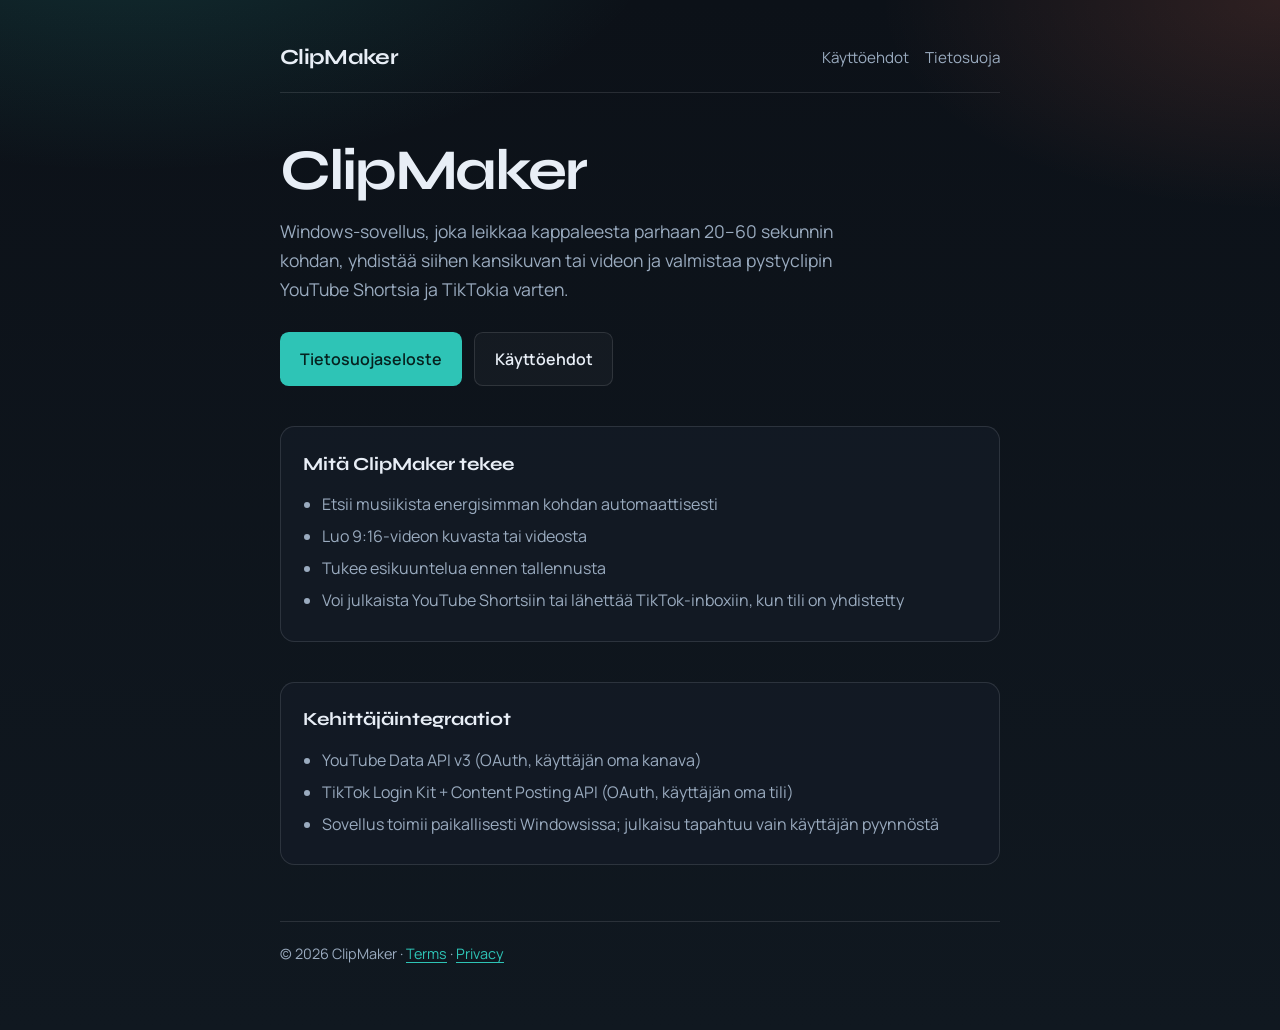
==== site/index.html @ 74093c6a "Add ClipMaker public site for TikTok developer URLs. Co-authored-by: Cursor <cursoragent@cursor.com>" ====
<!DOCTYPE html>
<html lang="fi">
<head>
  <meta charset="utf-8" />
  <meta name="viewport" content="width=device-width, initial-scale=1" />
  <title>ClipMaker — nopea musiikkiclip somelle</title>
  <meta name="description" content="ClipMaker leikkaa musiikista 20–60 sekunnin pätkän, yhdistää kuvan tai videon ja vie sisällön YouTube Shortsiin tai TikTokiin." />
  <link rel="preconnect" href="https://fonts.googleapis.com" />
  <link rel="preconnect" href="https://fonts.gstatic.com" crossorigin />
  <link href="https://fonts.googleapis.com/css2?family=Manrope:wght@400;600;700&family=Syne:wght@700;800&display=swap" rel="stylesheet" />
  <link rel="stylesheet" href="styles.css" />
</head>
<body>
  <div class="wrap">
    <nav class="nav">
      <a class="brand" href="index.html">ClipMaker</a>
      <div class="nav-links">
        <a href="terms.html">Käyttöehdot</a>
        <a href="privacy.html">Tietosuoja</a>
      </div>
    </nav>

    <header class="hero">
      <h1>ClipMaker</h1>
      <p>
        Windows-sovellus, joka leikkaa kappaleesta parhaan 20–60 sekunnin kohdan,
        yhdistää siihen kansikuvan tai videon ja valmistaa pystyclipin
        YouTube Shortsia ja TikTokia varten.
      </p>
      <div class="cta-row">
        <a class="btn btn-primary" href="privacy.html">Tietosuojaseloste</a>
        <a class="btn btn-ghost" href="terms.html">Käyttöehdot</a>
      </div>
    </header>

    <section class="panel">
      <h2>Mitä ClipMaker tekee</h2>
      <ul>
        <li>Etsii musiikista energisimman kohdan automaattisesti</li>
        <li>Luo 9:16-videon kuvasta tai videosta</li>
        <li>Tukee esikuuntelua ennen tallennusta</li>
        <li>Voi julkaista YouTube Shortsiin tai lähettää TikTok-inboxiin, kun tili on yhdistetty</li>
      </ul>
    </section>

    <section class="panel">
      <h2>Kehittäjäintegraatiot</h2>
      <ul>
        <li>YouTube Data API v3 (OAuth, käyttäjän oma kanava)</li>
        <li>TikTok Login Kit + Content Posting API (OAuth, käyttäjän oma tili)</li>
        <li>Sovellus toimii paikallisesti Windowsissa; julkaisu tapahtuu vain käyttäjän pyynnöstä</li>
      </ul>
    </section>

    <footer class="footer">
      © <span id="y"></span> ClipMaker ·
      <a href="terms.html">Terms</a> ·
      <a href="privacy.html">Privacy</a>
    </footer>
  </div>
  <script>document.getElementById("y").textContent = new Date().getFullYear();</script>
</body>
</html>
---- site/styles.css ----
:root {
  --bg: #0c1118;
  --bg-2: #141c27;
  --ink: #e8eef6;
  --muted: #9aabbf;
  --accent: #2ec4b6;
  --accent-2: #ff7a59;
  --line: rgba(232, 238, 246, 0.12);
  --max: 720px;
  --font-display: "Syne", sans-serif;
  --font-body: "Manrope", sans-serif;
}

* { box-sizing: border-box; }
html { scroll-behavior: smooth; }
body {
  margin: 0;
  min-height: 100vh;
  color: var(--ink);
  font-family: var(--font-body);
  background:
    radial-gradient(1000px 500px at 10% -10%, rgba(46, 196, 182, 0.18), transparent 55%),
    radial-gradient(800px 420px at 100% 0%, rgba(255, 122, 89, 0.14), transparent 50%),
    linear-gradient(180deg, #0c1118 0%, #101820 100%);
  line-height: 1.65;
}

a { color: var(--accent); text-decoration-thickness: 1px; text-underline-offset: 3px; }
a:hover { color: #7eebdf; }

.wrap {
  width: min(100% - 2rem, var(--max));
  margin: 0 auto;
  padding: 2.5rem 0 4rem;
}

.nav {
  display: flex;
  flex-wrap: wrap;
  gap: 0.75rem 1.25rem;
  align-items: center;
  justify-content: space-between;
  margin-bottom: 3rem;
  padding-bottom: 1rem;
  border-bottom: 1px solid var(--line);
}

.brand {
  font-family: var(--font-display);
  font-weight: 700;
  font-size: 1.35rem;
  letter-spacing: -0.03em;
  color: var(--ink);
  text-decoration: none;
}

.nav-links {
  display: flex;
  gap: 1rem;
  flex-wrap: wrap;
}

.nav-links a {
  color: var(--muted);
  text-decoration: none;
  font-size: 0.95rem;
}
.nav-links a:hover { color: var(--ink); }

.hero h1 {
  font-family: var(--font-display);
  font-size: clamp(2.4rem, 6vw, 3.6rem);
  line-height: 1.05;
  letter-spacing: -0.04em;
  margin: 0 0 1rem;
}

.hero p {
  color: var(--muted);
  font-size: 1.1rem;
  max-width: 38rem;
  margin: 0 0 1.75rem;
}

.cta-row {
  display: flex;
  flex-wrap: wrap;
  gap: 0.75rem;
}

.btn {
  display: inline-flex;
  align-items: center;
  justify-content: center;
  padding: 0.8rem 1.2rem;
  border-radius: 0.55rem;
  font-weight: 600;
  text-decoration: none;
  border: 1px solid transparent;
}
.btn-primary {
  background: var(--accent);
  color: #06221f;
}
.btn-primary:hover { background: #55d9cd; color: #06221f; }
.btn-ghost {
  border-color: var(--line);
  color: var(--ink);
  background: rgba(255,255,255,0.03);
}
.btn-ghost:hover { border-color: rgba(232,238,246,0.3); color: var(--ink); }

.panel {
  margin-top: 2.5rem;
  padding: 1.35rem 1.4rem;
  border: 1px solid var(--line);
  border-radius: 0.9rem;
  background: rgba(20, 28, 39, 0.7);
}

.panel h2 {
  font-family: var(--font-display);
  font-size: 1.15rem;
  margin: 0 0 0.75rem;
}

.panel ul {
  margin: 0;
  padding-left: 1.15rem;
  color: var(--muted);
}

.panel li { margin: 0.35rem 0; }

.legal h1 {
  font-family: var(--font-display);
  font-size: clamp(1.9rem, 4vw, 2.6rem);
  letter-spacing: -0.03em;
  margin: 0 0 0.5rem;
}

.meta {
  color: var(--muted);
  font-size: 0.92rem;
  margin-bottom: 2rem;
}

.legal h2 {
  font-family: var(--font-display);
  font-size: 1.2rem;
  margin: 2rem 0 0.6rem;
}

.legal p, .legal li { color: var(--muted); }
.legal ul { padding-left: 1.2rem; }

.footer {
  margin-top: 3.5rem;
  padding-top: 1.25rem;
  border-top: 1px solid var(--line);
  color: var(--muted);
  font-size: 0.9rem;
}
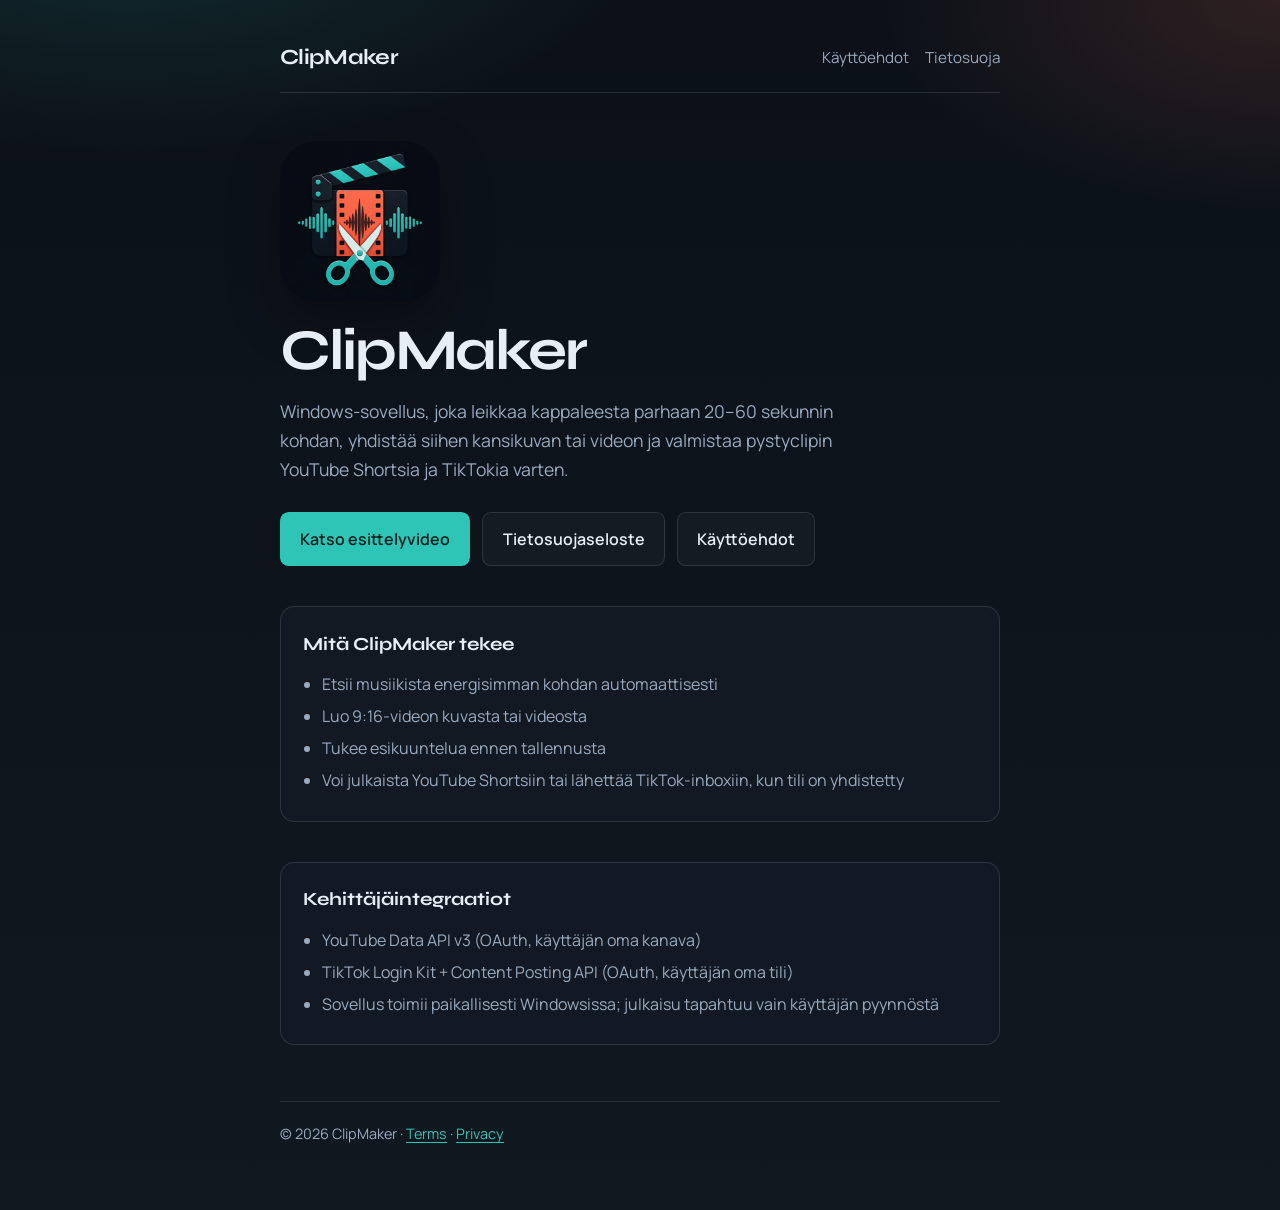
==== commit f43c30c2: "Publish TikTok demo video and sync site assets. Co-authored-by: Cursor <cursoragent@cursor.com>" ====
--- a/site/index.html
+++ b/site/index.html
@@ -21,6 +21,7 @@
     </nav>
 
     <header class="hero">
+      <img class="app-icon" src="app-icon-1024.png" width="160" height="160" alt="ClipMaker app icon" />
       <h1>ClipMaker</h1>
       <p>
         Windows-sovellus, joka leikkaa kappaleesta parhaan 20–60 sekunnin kohdan,
@@ -28,7 +29,8 @@
         YouTube Shortsia ja TikTokia varten.
       </p>
       <div class="cta-row">
-        <a class="btn btn-primary" href="privacy.html">Tietosuojaseloste</a>
+        <a class="btn btn-primary" href="clipmaker-tiktok-demo.mp4">Katso esittelyvideo</a>
+        <a class="btn btn-ghost" href="privacy.html">Tietosuojaseloste</a>
         <a class="btn btn-ghost" href="terms.html">Käyttöehdot</a>
       </div>
     </header>
--- a/site/styles.css
+++ b/site/styles.css
@@ -73,6 +73,15 @@
   line-height: 1.05;
   letter-spacing: -0.04em;
   margin: 0 0 1rem;
+}
+
+.app-icon {
+  display: block;
+  width: 160px;
+  height: 160px;
+  border-radius: 36px;
+  margin: 0 0 1.25rem;
+  box-shadow: 0 18px 50px rgba(0, 0, 0, 0.35);
 }
 
 .hero p {
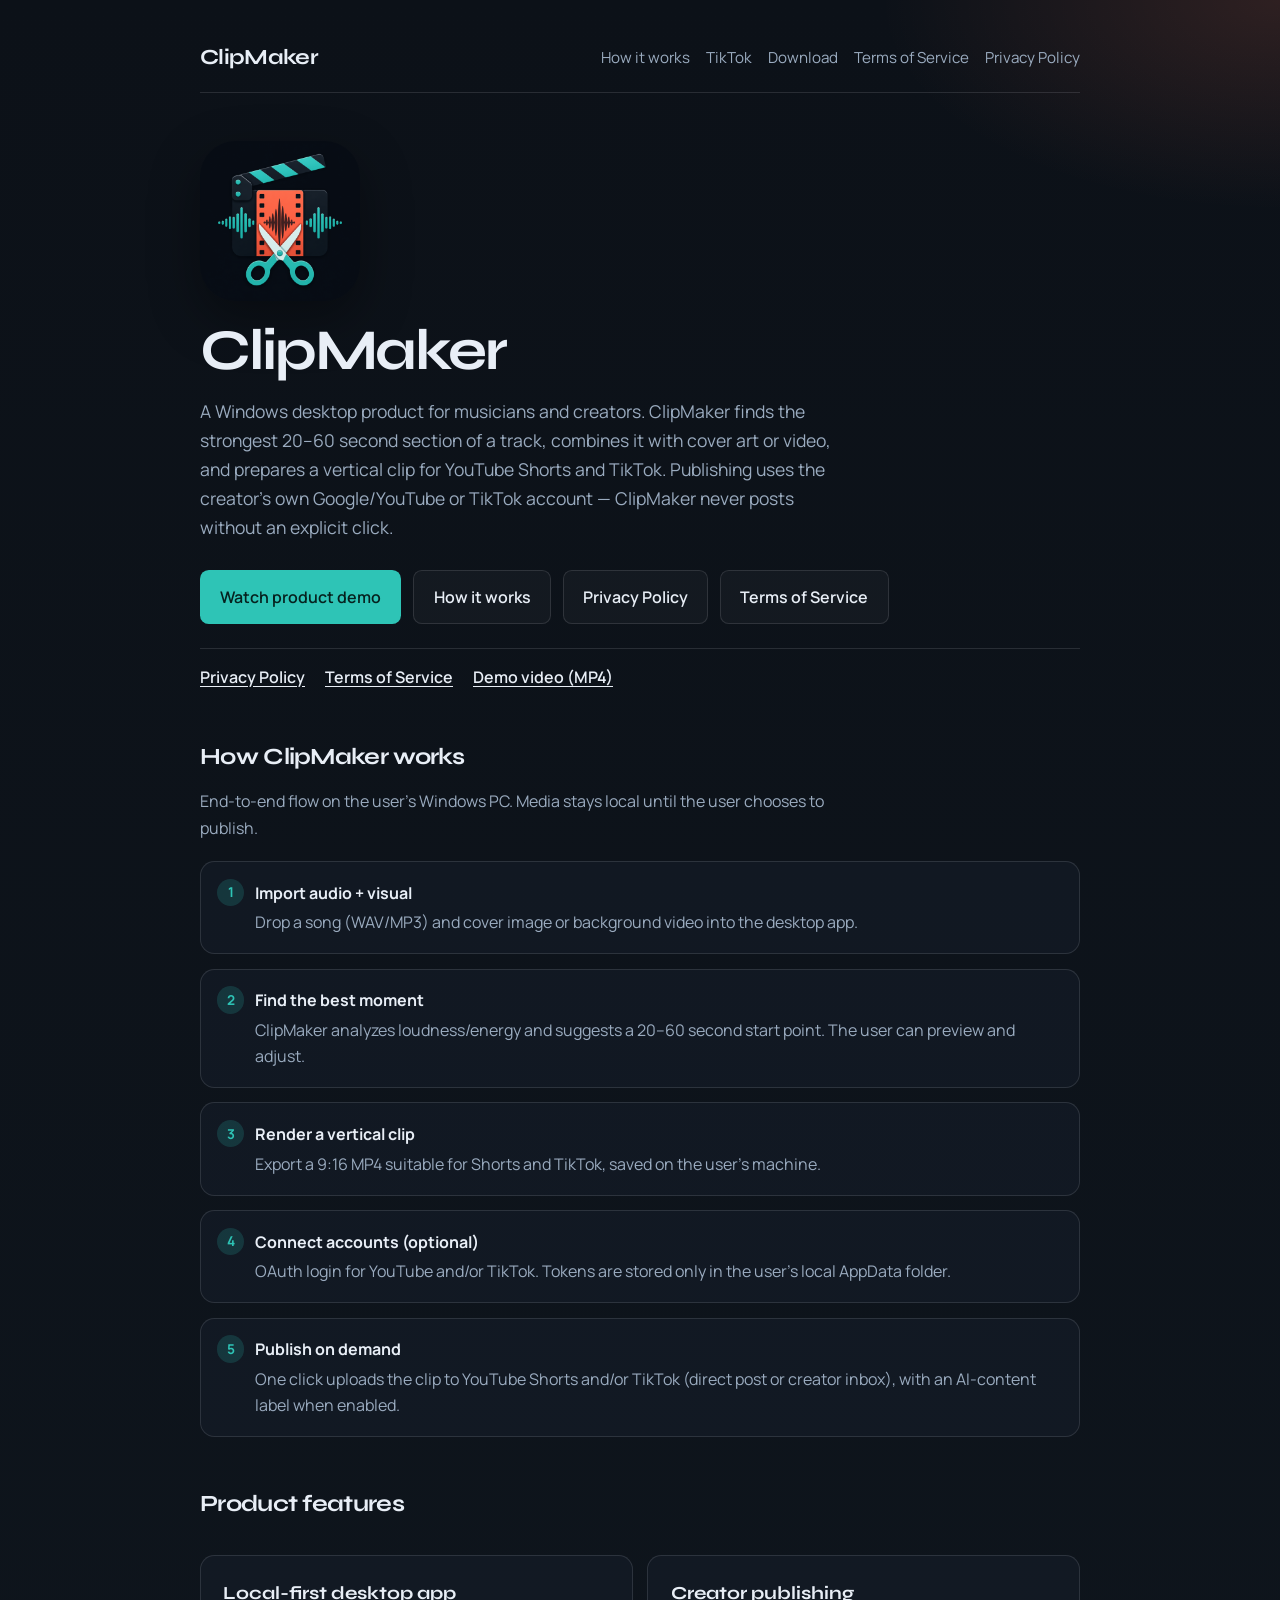
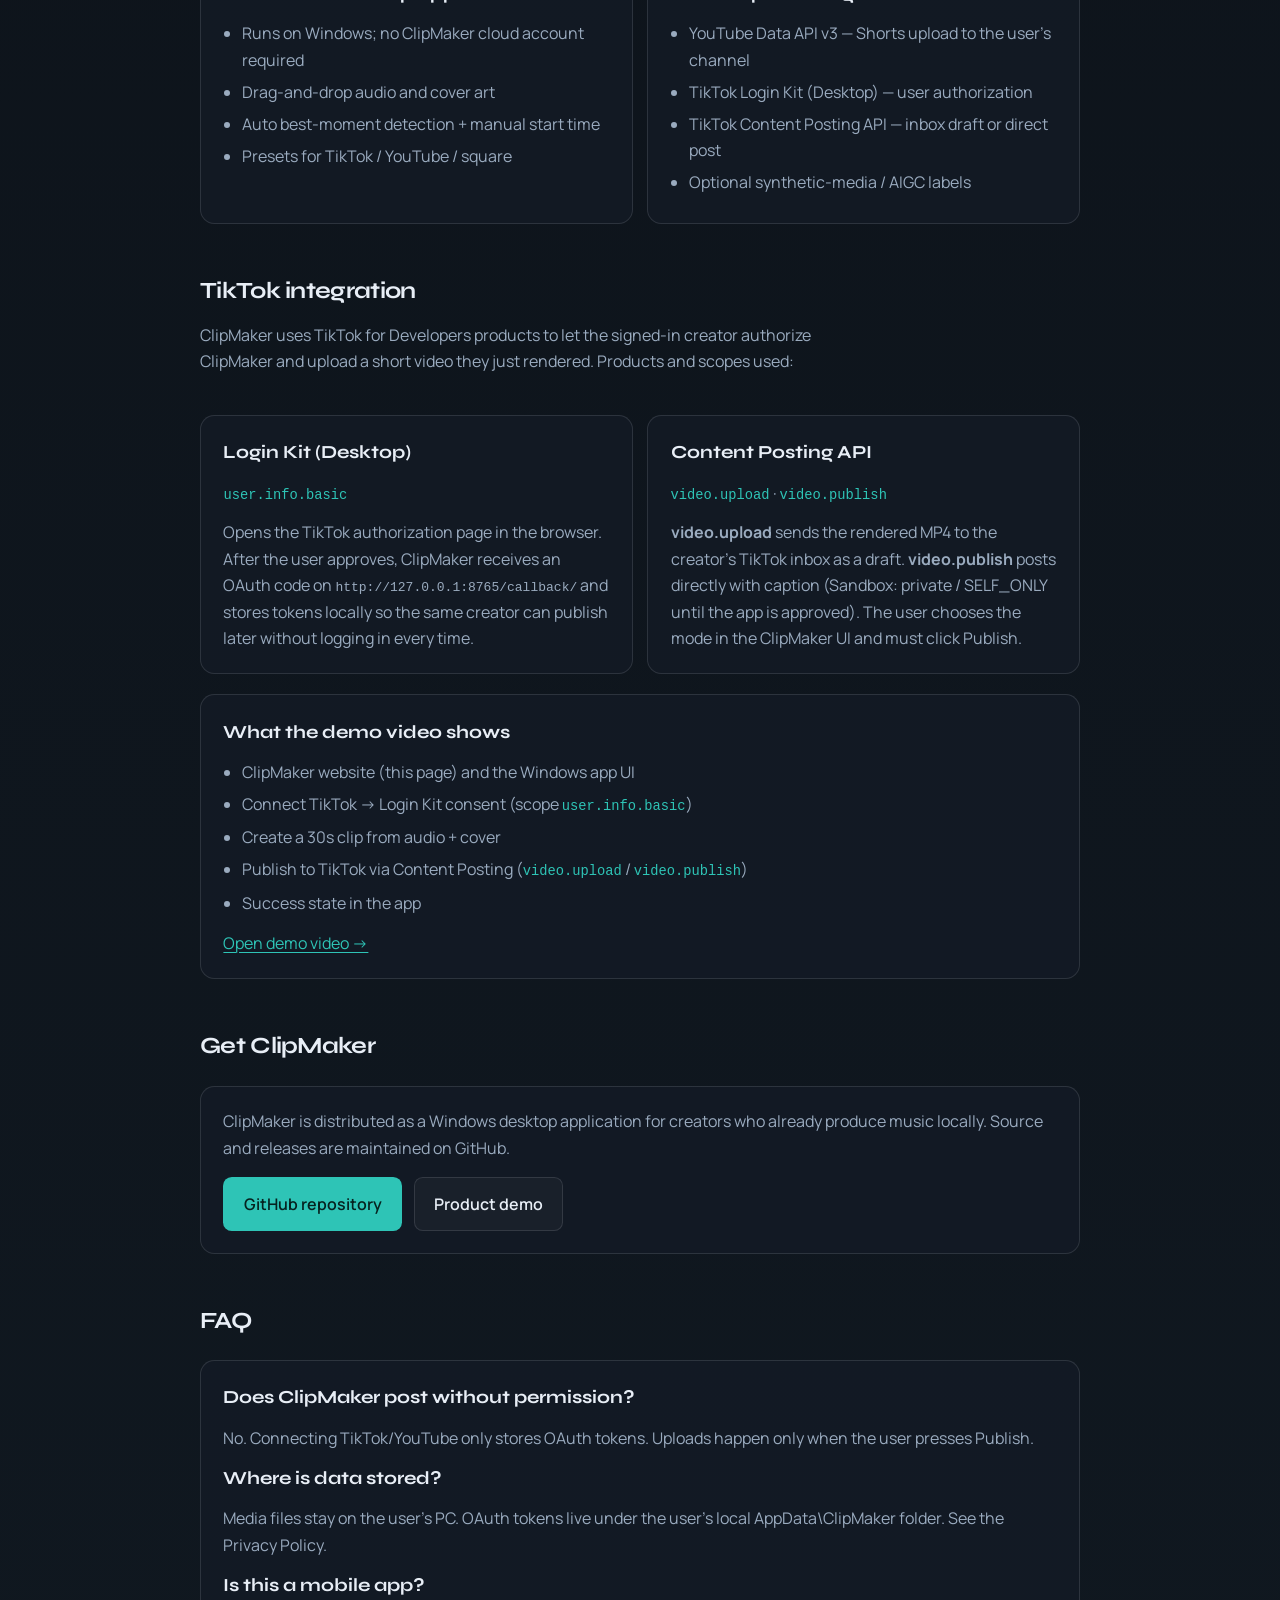
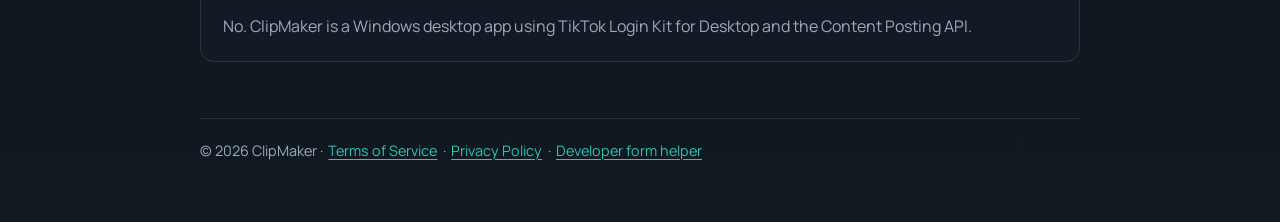
==== commit 90bcdba2: "Expand ClipMaker site and demo video for TikTok app review. Address reviewer feedback: fuller produc" ====
--- a/site/index.html
+++ b/site/index.html
@@ -1,10 +1,14 @@
 <!DOCTYPE html>
-<html lang="fi">
+<html lang="en">
 <head>
   <meta charset="utf-8" />
   <meta name="viewport" content="width=device-width, initial-scale=1" />
-  <title>ClipMaker — nopea musiikkiclip somelle</title>
-  <meta name="description" content="ClipMaker leikkaa musiikista 20–60 sekunnin pätkän, yhdistää kuvan tai videon ja vie sisällön YouTube Shortsiin tai TikTokiin." />
+  <title>ClipMaker — music clips for YouTube Shorts &amp; TikTok</title>
+  <meta name="description" content="ClipMaker is a Windows desktop app that finds the best 20–60 second moment in a song, builds a vertical video with your cover art, and publishes to YouTube Shorts or TikTok with the user’s own account." />
+  <link rel="icon" href="favicon.ico" sizes="any" />
+  <link rel="icon" type="image/png" href="favicon-32.png" sizes="32x32" />
+  <link rel="icon" type="image/png" href="favicon-16.png" sizes="16x16" />
+  <link rel="apple-touch-icon" href="apple-touch-icon.png" sizes="180x180" />
   <link rel="preconnect" href="https://fonts.googleapis.com" />
   <link rel="preconnect" href="https://fonts.gstatic.com" crossorigin />
   <link href="https://fonts.googleapis.com/css2?family=Manrope:wght@400;600;700&family=Syne:wght@700;800&display=swap" rel="stylesheet" />
@@ -15,8 +19,11 @@
     <nav class="nav">
       <a class="brand" href="index.html">ClipMaker</a>
       <div class="nav-links">
-        <a href="terms.html">Käyttöehdot</a>
-        <a href="privacy.html">Tietosuoja</a>
+        <a href="#how">How it works</a>
+        <a href="#tiktok">TikTok</a>
+        <a href="#download">Download</a>
+        <a href="terms.html">Terms of Service</a>
+        <a href="privacy.html">Privacy Policy</a>
       </div>
     </nav>
 
@@ -24,40 +31,145 @@
       <img class="app-icon" src="app-icon-1024.png" width="160" height="160" alt="ClipMaker app icon" />
       <h1>ClipMaker</h1>
       <p>
-        Windows-sovellus, joka leikkaa kappaleesta parhaan 20–60 sekunnin kohdan,
-        yhdistää siihen kansikuvan tai videon ja valmistaa pystyclipin
-        YouTube Shortsia ja TikTokia varten.
+        A Windows desktop product for musicians and creators. ClipMaker finds the strongest
+        20–60 second section of a track, combines it with cover art or video, and prepares a
+        vertical clip for YouTube Shorts and TikTok. Publishing uses the creator’s own
+        Google/YouTube or TikTok account — ClipMaker never posts without an explicit click.
       </p>
       <div class="cta-row">
-        <a class="btn btn-primary" href="clipmaker-tiktok-demo.mp4">Katso esittelyvideo</a>
-        <a class="btn btn-ghost" href="privacy.html">Tietosuojaseloste</a>
-        <a class="btn btn-ghost" href="terms.html">Käyttöehdot</a>
+        <a class="btn btn-primary" href="clipmaker-tiktok-demo.mp4">Watch product demo</a>
+        <a class="btn btn-ghost" href="#how">How it works</a>
+        <a class="btn btn-ghost" href="privacy.html">Privacy Policy</a>
+        <a class="btn btn-ghost" href="terms.html">Terms of Service</a>
+      </div>
+      <div class="legal-bar">
+        <a href="privacy.html">Privacy Policy</a>
+        <a href="terms.html">Terms of Service</a>
+        <a href="clipmaker-tiktok-demo.mp4">Demo video (MP4)</a>
       </div>
     </header>
 
-    <section class="panel">
-      <h2>Mitä ClipMaker tekee</h2>
-      <ul>
-        <li>Etsii musiikista energisimman kohdan automaattisesti</li>
-        <li>Luo 9:16-videon kuvasta tai videosta</li>
-        <li>Tukee esikuuntelua ennen tallennusta</li>
-        <li>Voi julkaista YouTube Shortsiin tai lähettää TikTok-inboxiin, kun tili on yhdistetty</li>
-      </ul>
+    <section class="section" id="how">
+      <h2>How ClipMaker works</h2>
+      <p class="lead">End-to-end flow on the user’s Windows PC. Media stays local until the user chooses to publish.</p>
+      <ol class="steps">
+        <li>
+          <strong>Import audio + visual</strong>
+          Drop a song (WAV/MP3) and cover image or background video into the desktop app.
+        </li>
+        <li>
+          <strong>Find the best moment</strong>
+          ClipMaker analyzes loudness/energy and suggests a 20–60 second start point. The user can preview and adjust.
+        </li>
+        <li>
+          <strong>Render a vertical clip</strong>
+          Export a 9:16 MP4 suitable for Shorts and TikTok, saved on the user’s machine.
+        </li>
+        <li>
+          <strong>Connect accounts (optional)</strong>
+          OAuth login for YouTube and/or TikTok. Tokens are stored only in the user’s local AppData folder.
+        </li>
+        <li>
+          <strong>Publish on demand</strong>
+          One click uploads the clip to YouTube Shorts and/or TikTok (direct post or creator inbox), with an AI-content label when enabled.
+        </li>
+      </ol>
     </section>
 
-    <section class="panel">
-      <h2>Kehittäjäintegraatiot</h2>
-      <ul>
-        <li>YouTube Data API v3 (OAuth, käyttäjän oma kanava)</li>
-        <li>TikTok Login Kit + Content Posting API (OAuth, käyttäjän oma tili)</li>
-        <li>Sovellus toimii paikallisesti Windowsissa; julkaisu tapahtuu vain käyttäjän pyynnöstä</li>
-      </ul>
+    <section class="section">
+      <h2>Product features</h2>
+      <div class="grid-2">
+        <div class="panel">
+          <h3>Local-first desktop app</h3>
+          <ul>
+            <li>Runs on Windows; no ClipMaker cloud account required</li>
+            <li>Drag-and-drop audio and cover art</li>
+            <li>Auto best-moment detection + manual start time</li>
+            <li>Presets for TikTok / YouTube / square</li>
+          </ul>
+        </div>
+        <div class="panel">
+          <h3>Creator publishing</h3>
+          <ul>
+            <li>YouTube Data API v3 — Shorts upload to the user’s channel</li>
+            <li>TikTok Login Kit (Desktop) — user authorization</li>
+            <li>TikTok Content Posting API — inbox draft or direct post</li>
+            <li>Optional synthetic-media / AIGC labels</li>
+          </ul>
+        </div>
+      </div>
+    </section>
+
+    <section class="section" id="tiktok">
+      <h2>TikTok integration</h2>
+      <p class="lead">
+        ClipMaker uses TikTok for Developers products to let the signed-in creator authorize
+        ClipMaker and upload a short video they just rendered. Products and scopes used:
+      </p>
+      <div class="grid-2">
+        <div class="panel">
+          <h3>Login Kit (Desktop)</h3>
+          <p><span class="scope">user.info.basic</span></p>
+          <p>
+            Opens the TikTok authorization page in the browser. After the user approves,
+            ClipMaker receives an OAuth code on <code>http://127.0.0.1:8765/callback/</code>
+            and stores tokens locally so the same creator can publish later without logging in every time.
+          </p>
+        </div>
+        <div class="panel">
+          <h3>Content Posting API</h3>
+          <p><span class="scope">video.upload</span> · <span class="scope">video.publish</span></p>
+          <p>
+            <strong>video.upload</strong> sends the rendered MP4 to the creator’s TikTok inbox as a draft.
+            <strong>video.publish</strong> posts directly with caption (Sandbox: private / SELF_ONLY until the app is approved).
+            The user chooses the mode in the ClipMaker UI and must click Publish.
+          </p>
+        </div>
+      </div>
+      <div class="panel">
+        <h3>What the demo video shows</h3>
+        <ul>
+          <li>ClipMaker website (this page) and the Windows app UI</li>
+          <li>Connect TikTok → Login Kit consent (scope <span class="scope">user.info.basic</span>)</li>
+          <li>Create a 30s clip from audio + cover</li>
+          <li>Publish to TikTok via Content Posting (<span class="scope">video.upload</span> / <span class="scope">video.publish</span>)</li>
+          <li>Success state in the app</li>
+        </ul>
+        <p style="margin-top:0.9rem"><a href="clipmaker-tiktok-demo.mp4">Open demo video →</a></p>
+      </div>
+    </section>
+
+    <section class="section" id="download">
+      <h2>Get ClipMaker</h2>
+      <div class="panel">
+        <p>
+          ClipMaker is distributed as a Windows desktop application for creators who already
+          produce music locally. Source and releases are maintained on GitHub.
+        </p>
+        <div class="cta-row" style="margin-top:1rem">
+          <a class="btn btn-primary" href="https://github.com/Legenda89/ClipMaker" target="_blank" rel="noopener">GitHub repository</a>
+          <a class="btn btn-ghost" href="clipmaker-tiktok-demo.mp4">Product demo</a>
+        </div>
+      </div>
+    </section>
+
+    <section class="section">
+      <h2>FAQ</h2>
+      <div class="panel">
+        <h3>Does ClipMaker post without permission?</h3>
+        <p>No. Connecting TikTok/YouTube only stores OAuth tokens. Uploads happen only when the user presses Publish.</p>
+        <h3>Where is data stored?</h3>
+        <p>Media files stay on the user’s PC. OAuth tokens live under the user’s local AppData\ClipMaker folder. See the Privacy Policy.</p>
+        <h3>Is this a mobile app?</h3>
+        <p>No. ClipMaker is a Windows desktop app using TikTok Login Kit for Desktop and the Content Posting API.</p>
+      </div>
     </section>
 
     <footer class="footer">
       © <span id="y"></span> ClipMaker ·
-      <a href="terms.html">Terms</a> ·
-      <a href="privacy.html">Privacy</a>
+      <a href="terms.html">Terms of Service</a> ·
+      <a href="privacy.html">Privacy Policy</a> ·
+      <a href="tiktok-fill.html">Developer form helper</a>
     </footer>
   </div>
   <script>document.getElementById("y").textContent = new Date().getFullYear();</script>
--- a/site/styles.css
+++ b/site/styles.css
@@ -6,7 +6,7 @@
   --accent: #2ec4b6;
   --accent-2: #ff7a59;
   --line: rgba(232, 238, 246, 0.12);
-  --max: 720px;
+  --max: 880px;
   --font-display: "Syne", sans-serif;
   --font-body: "Manrope", sans-serif;
 }
@@ -87,7 +87,7 @@
 .hero p {
   color: var(--muted);
   font-size: 1.1rem;
-  max-width: 38rem;
+  max-width: 40rem;
   margin: 0 0 1.75rem;
 }
 
@@ -119,15 +119,30 @@
 }
 .btn-ghost:hover { border-color: rgba(232,238,246,0.3); color: var(--ink); }
 
+.section {
+  margin-top: 3rem;
+}
+.section > h2 {
+  font-family: var(--font-display);
+  font-size: 1.45rem;
+  letter-spacing: -0.03em;
+  margin: 0 0 0.75rem;
+}
+.section > .lead {
+  color: var(--muted);
+  margin: 0 0 1.25rem;
+  max-width: 40rem;
+}
+
 .panel {
-  margin-top: 2.5rem;
+  margin-top: 1.25rem;
   padding: 1.35rem 1.4rem;
   border: 1px solid var(--line);
   border-radius: 0.9rem;
   background: rgba(20, 28, 39, 0.7);
 }
 
-.panel h2 {
+.panel h2, .panel h3 {
   font-family: var(--font-display);
   font-size: 1.15rem;
   margin: 0 0 0.75rem;
@@ -140,6 +155,60 @@
 }
 
 .panel li { margin: 0.35rem 0; }
+.panel p { color: var(--muted); margin: 0 0 0.75rem; }
+.panel p:last-child { margin-bottom: 0; }
+
+.steps {
+  display: grid;
+  gap: 0.9rem;
+  margin: 0;
+  padding: 0;
+  list-style: none;
+  counter-reset: step;
+}
+.steps li {
+  border: 1px solid var(--line);
+  border-radius: 0.9rem;
+  background: rgba(20, 28, 39, 0.7);
+  padding: 1.1rem 1.2rem 1.1rem 3.4rem;
+  position: relative;
+  color: var(--muted);
+}
+.steps li::before {
+  counter-increment: step;
+  content: counter(step);
+  position: absolute;
+  left: 1rem;
+  top: 1.05rem;
+  width: 1.7rem;
+  height: 1.7rem;
+  border-radius: 999px;
+  background: rgba(46, 196, 182, 0.18);
+  color: var(--accent);
+  font-weight: 700;
+  font-size: 0.85rem;
+  display: grid;
+  place-items: center;
+}
+.steps strong {
+  display: block;
+  color: var(--ink);
+  margin-bottom: 0.2rem;
+}
+
+.grid-2 {
+  display: grid;
+  gap: 0.9rem;
+}
+@media (min-width: 720px) {
+  .grid-2 { grid-template-columns: 1fr 1fr; }
+}
+
+.scope {
+  font-family: ui-monospace, SFMono-Regular, Menlo, Consolas, monospace;
+  font-size: 0.86rem;
+  color: var(--accent);
+}
 
 .legal h1 {
   font-family: var(--font-display);
@@ -170,3 +239,18 @@
   color: var(--muted);
   font-size: 0.9rem;
 }
+.footer a { margin: 0 0.15rem; }
+
+.legal-bar {
+  display: flex;
+  flex-wrap: wrap;
+  gap: 0.75rem 1.25rem;
+  margin: 1.5rem 0 0;
+  padding: 0.9rem 0 0;
+  border-top: 1px solid var(--line);
+}
+.legal-bar a {
+  color: var(--ink);
+  font-weight: 600;
+  text-decoration: underline;
+}
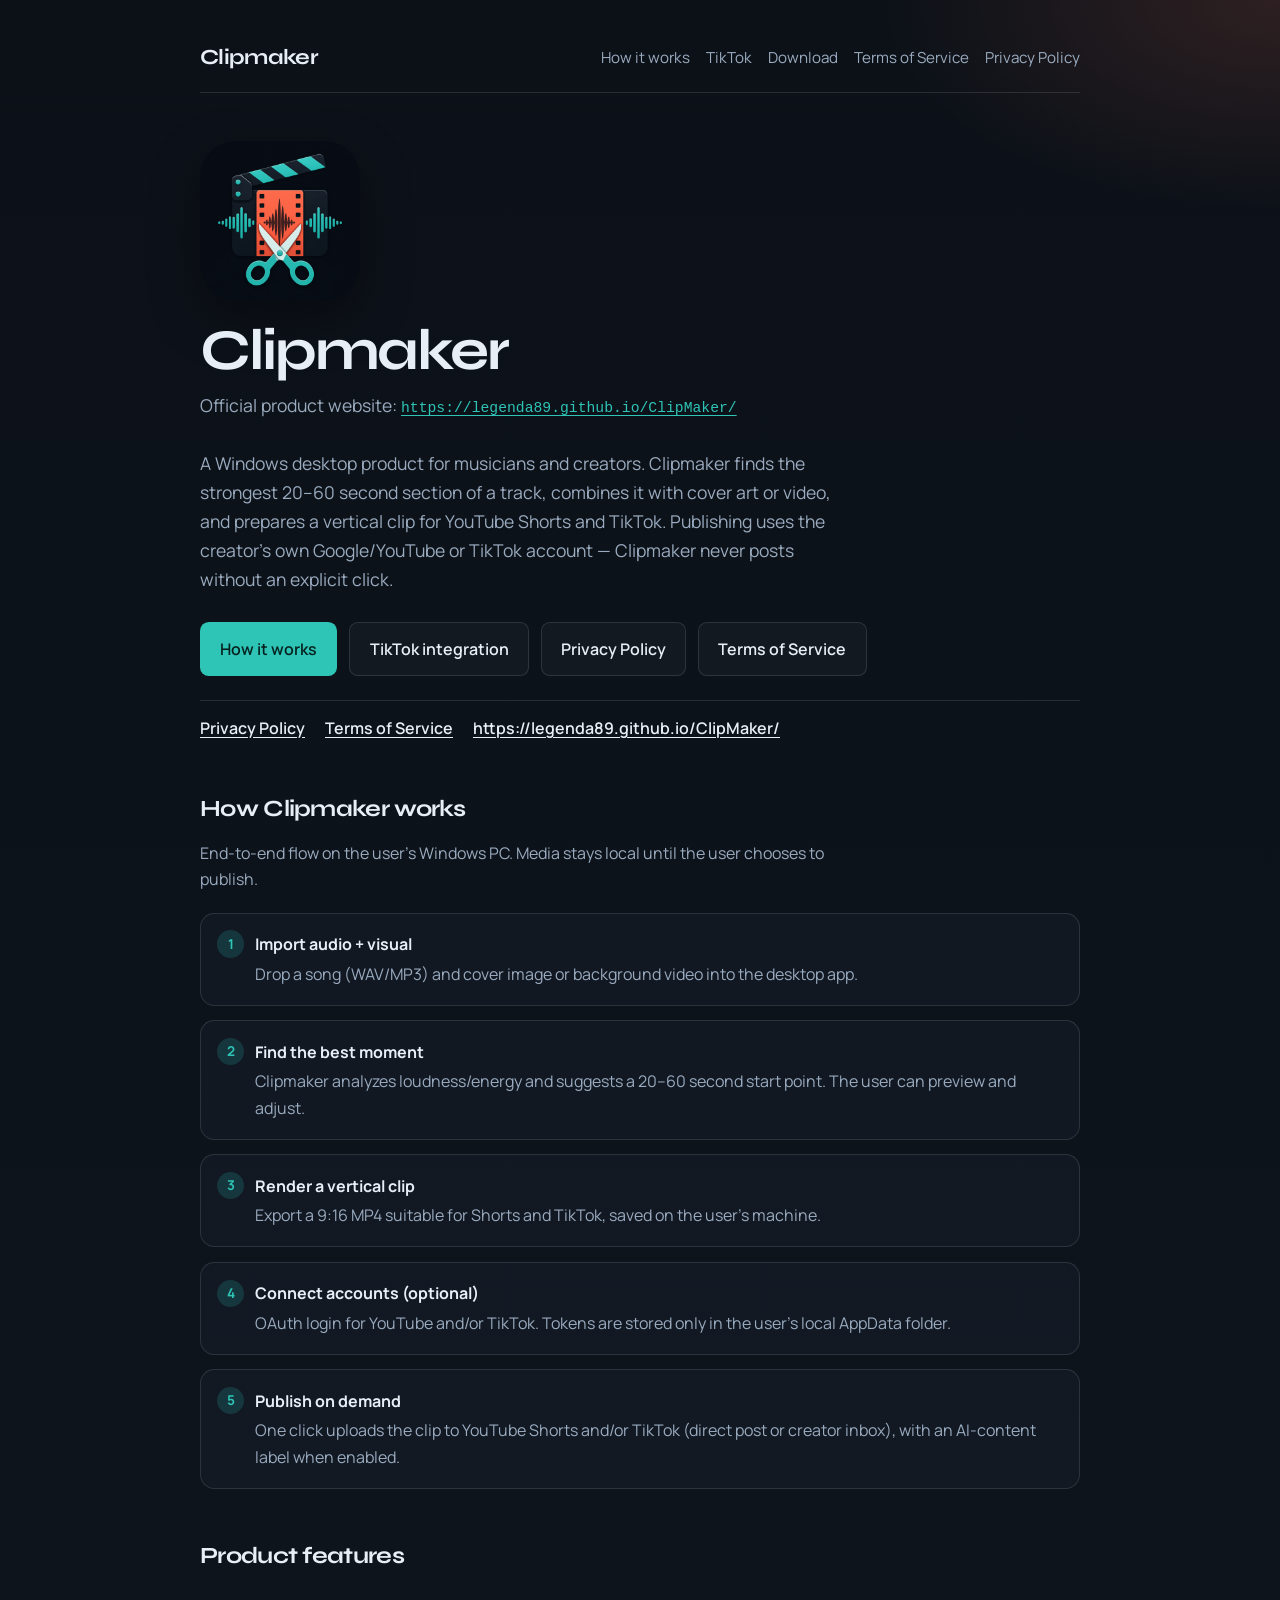
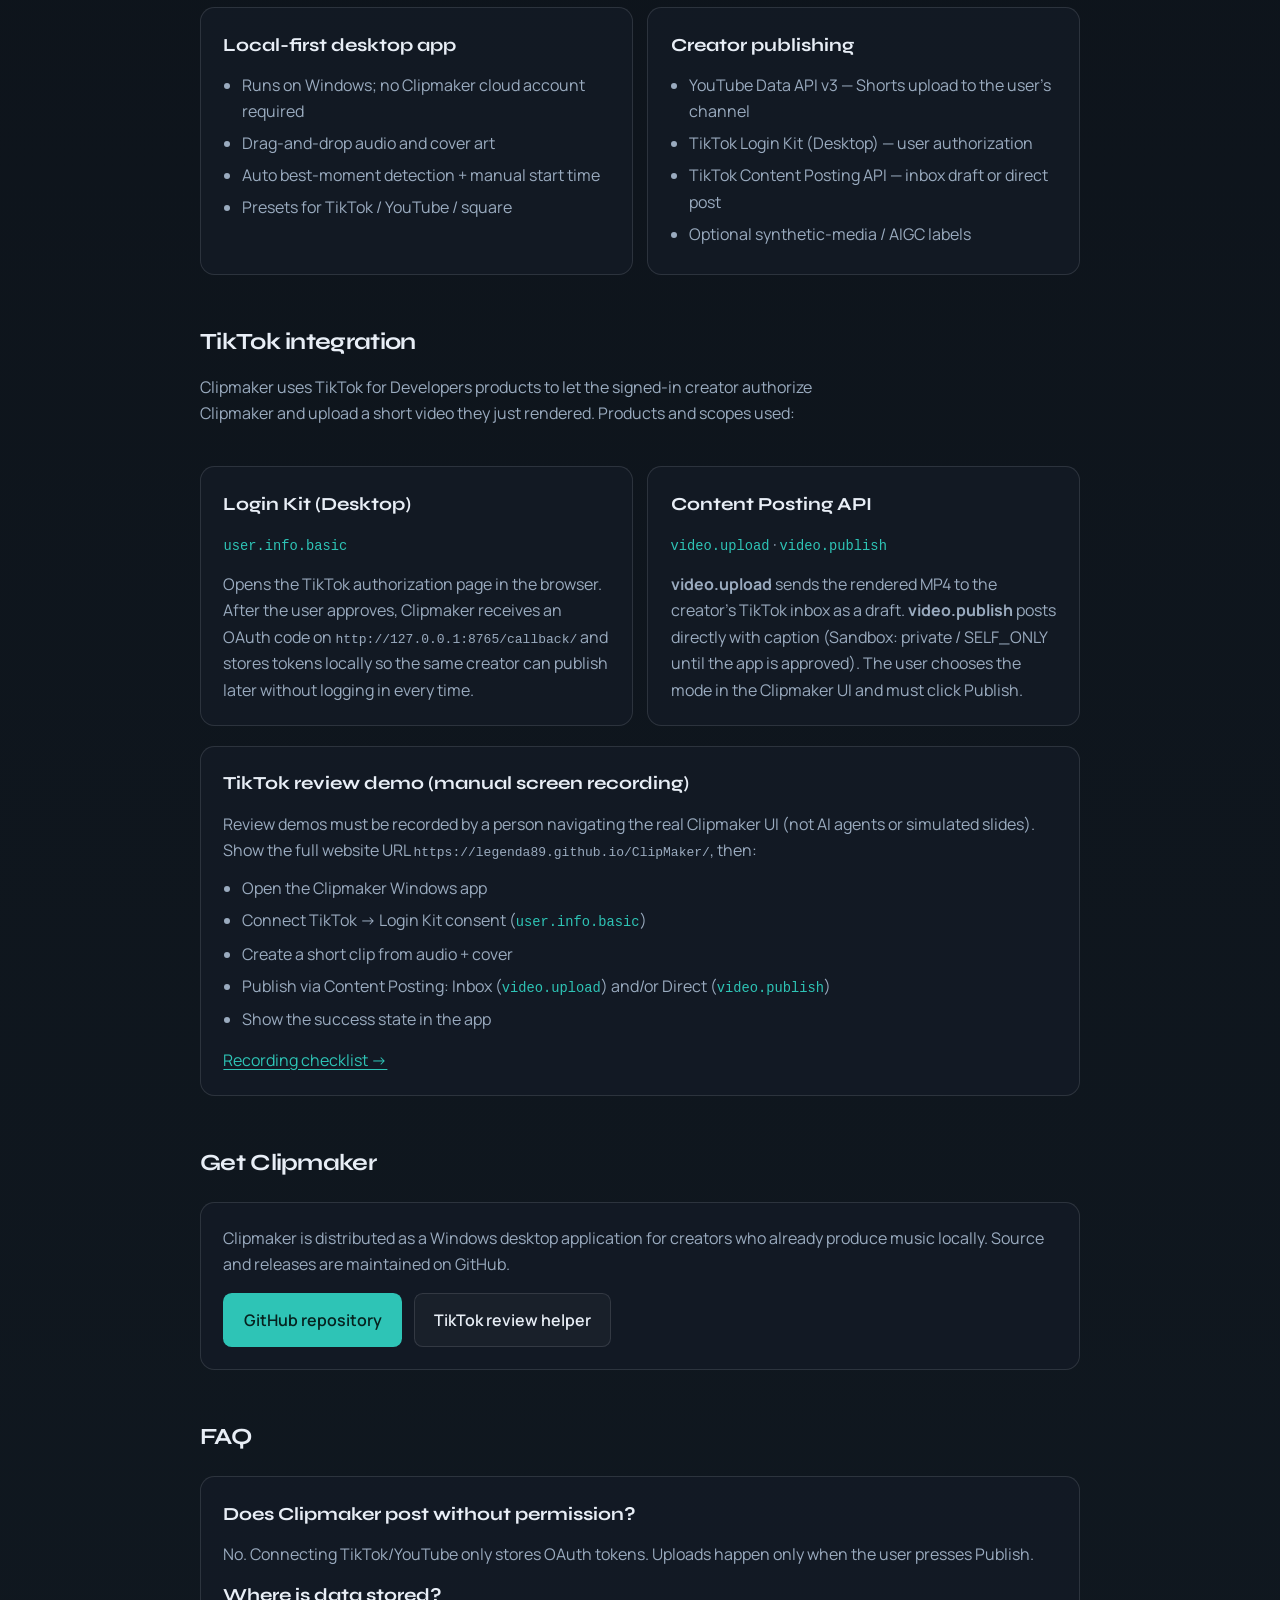
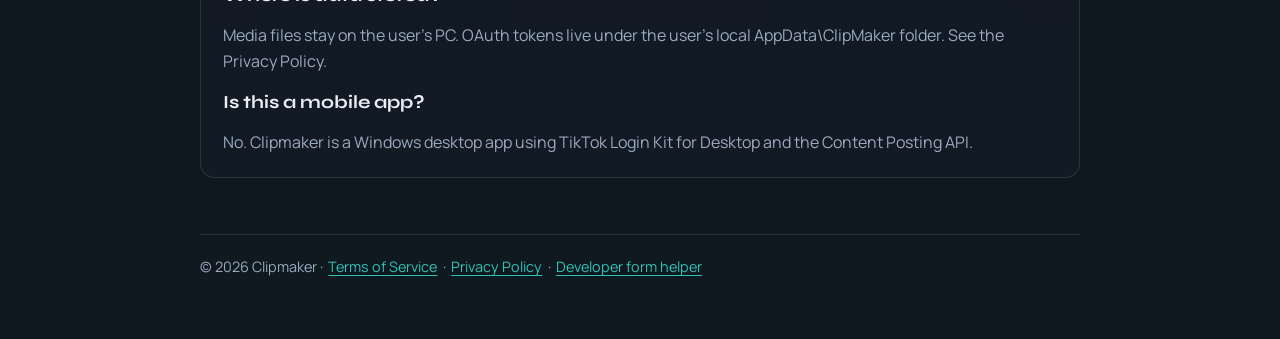
==== commit 1592c82f: "Align Clipmaker brand and TikTok review helper for resubmission. Co-authored-by: Cursor <cursoragent" ====
--- a/site/index.html
+++ b/site/index.html
@@ -3,8 +3,11 @@
 <head>
   <meta charset="utf-8" />
   <meta name="viewport" content="width=device-width, initial-scale=1" />
-  <title>ClipMaker — music clips for YouTube Shorts &amp; TikTok</title>
-  <meta name="description" content="ClipMaker is a Windows desktop app that finds the best 20–60 second moment in a song, builds a vertical video with your cover art, and publishes to YouTube Shorts or TikTok with the user’s own account." />
+  <title>Clipmaker</title>
+  <meta name="application-name" content="Clipmaker" />
+  <meta property="og:site_name" content="Clipmaker" />
+  <meta property="og:title" content="Clipmaker" />
+  <meta name="description" content="Clipmaker is a Windows desktop app that finds the best 20–60 second moment in a song, builds a vertical video with your cover art, and publishes to YouTube Shorts or TikTok with the user’s own account." />
   <link rel="icon" href="favicon.ico" sizes="any" />
   <link rel="icon" type="image/png" href="favicon-32.png" sizes="32x32" />
   <link rel="icon" type="image/png" href="favicon-16.png" sizes="16x16" />
@@ -17,7 +20,7 @@
 <body>
   <div class="wrap">
     <nav class="nav">
-      <a class="brand" href="index.html">ClipMaker</a>
+      <a class="brand" href="index.html">Clipmaker</a>
       <div class="nav-links">
         <a href="#how">How it works</a>
         <a href="#tiktok">TikTok</a>
@@ -28,29 +31,33 @@
     </nav>
 
     <header class="hero">
-      <img class="app-icon" src="app-icon-1024.png" width="160" height="160" alt="ClipMaker app icon" />
-      <h1>ClipMaker</h1>
+      <img class="app-icon" src="app-icon-1024.png" width="160" height="160" alt="Clipmaker app icon" />
+      <h1>Clipmaker</h1>
+      <p class="product-url">
+        Official product website:
+        <a href="https://legenda89.github.io/ClipMaker/">https://legenda89.github.io/ClipMaker/</a>
+      </p>
       <p>
-        A Windows desktop product for musicians and creators. ClipMaker finds the strongest
+        A Windows desktop product for musicians and creators. Clipmaker finds the strongest
         20–60 second section of a track, combines it with cover art or video, and prepares a
         vertical clip for YouTube Shorts and TikTok. Publishing uses the creator’s own
-        Google/YouTube or TikTok account — ClipMaker never posts without an explicit click.
+        Google/YouTube or TikTok account — Clipmaker never posts without an explicit click.
       </p>
       <div class="cta-row">
-        <a class="btn btn-primary" href="clipmaker-tiktok-demo.mp4">Watch product demo</a>
-        <a class="btn btn-ghost" href="#how">How it works</a>
+        <a class="btn btn-primary" href="#how">How it works</a>
+        <a class="btn btn-ghost" href="#tiktok">TikTok integration</a>
         <a class="btn btn-ghost" href="privacy.html">Privacy Policy</a>
         <a class="btn btn-ghost" href="terms.html">Terms of Service</a>
       </div>
       <div class="legal-bar">
         <a href="privacy.html">Privacy Policy</a>
         <a href="terms.html">Terms of Service</a>
-        <a href="clipmaker-tiktok-demo.mp4">Demo video (MP4)</a>
+        <a href="https://legenda89.github.io/ClipMaker/">https://legenda89.github.io/ClipMaker/</a>
       </div>
     </header>
 
     <section class="section" id="how">
-      <h2>How ClipMaker works</h2>
+      <h2>How Clipmaker works</h2>
       <p class="lead">End-to-end flow on the user’s Windows PC. Media stays local until the user chooses to publish.</p>
       <ol class="steps">
         <li>
@@ -59,7 +66,7 @@
         </li>
         <li>
           <strong>Find the best moment</strong>
-          ClipMaker analyzes loudness/energy and suggests a 20–60 second start point. The user can preview and adjust.
+          Clipmaker analyzes loudness/energy and suggests a 20–60 second start point. The user can preview and adjust.
         </li>
         <li>
           <strong>Render a vertical clip</strong>
@@ -82,7 +89,7 @@
         <div class="panel">
           <h3>Local-first desktop app</h3>
           <ul>
-            <li>Runs on Windows; no ClipMaker cloud account required</li>
+            <li>Runs on Windows; no Clipmaker cloud account required</li>
             <li>Drag-and-drop audio and cover art</li>
             <li>Auto best-moment detection + manual start time</li>
             <li>Presets for TikTok / YouTube / square</li>
@@ -103,8 +110,8 @@
     <section class="section" id="tiktok">
       <h2>TikTok integration</h2>
       <p class="lead">
-        ClipMaker uses TikTok for Developers products to let the signed-in creator authorize
-        ClipMaker and upload a short video they just rendered. Products and scopes used:
+        Clipmaker uses TikTok for Developers products to let the signed-in creator authorize
+        Clipmaker and upload a short video they just rendered. Products and scopes used:
       </p>
       <div class="grid-2">
         <div class="panel">
@@ -112,7 +119,7 @@
           <p><span class="scope">user.info.basic</span></p>
           <p>
             Opens the TikTok authorization page in the browser. After the user approves,
-            ClipMaker receives an OAuth code on <code>http://127.0.0.1:8765/callback/</code>
+            Clipmaker receives an OAuth code on <code>http://127.0.0.1:8765/callback/</code>
             and stores tokens locally so the same creator can publish later without logging in every time.
           </p>
         </div>
@@ -122,33 +129,38 @@
           <p>
             <strong>video.upload</strong> sends the rendered MP4 to the creator’s TikTok inbox as a draft.
             <strong>video.publish</strong> posts directly with caption (Sandbox: private / SELF_ONLY until the app is approved).
-            The user chooses the mode in the ClipMaker UI and must click Publish.
+            The user chooses the mode in the Clipmaker UI and must click Publish.
           </p>
         </div>
       </div>
       <div class="panel">
-        <h3>What the demo video shows</h3>
+        <h3>TikTok review demo (manual screen recording)</h3>
+        <p>
+          Review demos must be recorded by a person navigating the real Clipmaker UI
+          (not AI agents or simulated slides). Show the full website URL
+          <code>https://legenda89.github.io/ClipMaker/</code>, then:
+        </p>
         <ul>
-          <li>ClipMaker website (this page) and the Windows app UI</li>
-          <li>Connect TikTok → Login Kit consent (scope <span class="scope">user.info.basic</span>)</li>
-          <li>Create a 30s clip from audio + cover</li>
-          <li>Publish to TikTok via Content Posting (<span class="scope">video.upload</span> / <span class="scope">video.publish</span>)</li>
-          <li>Success state in the app</li>
+          <li>Open the Clipmaker Windows app</li>
+          <li>Connect TikTok → Login Kit consent (<span class="scope">user.info.basic</span>)</li>
+          <li>Create a short clip from audio + cover</li>
+          <li>Publish via Content Posting: Inbox (<span class="scope">video.upload</span>) and/or Direct (<span class="scope">video.publish</span>)</li>
+          <li>Show the success state in the app</li>
         </ul>
-        <p style="margin-top:0.9rem"><a href="clipmaker-tiktok-demo.mp4">Open demo video →</a></p>
+        <p style="margin-top:0.9rem"><a href="tiktok-fill.html">Recording checklist →</a></p>
       </div>
     </section>
 
     <section class="section" id="download">
-      <h2>Get ClipMaker</h2>
+      <h2>Get Clipmaker</h2>
       <div class="panel">
         <p>
-          ClipMaker is distributed as a Windows desktop application for creators who already
+          Clipmaker is distributed as a Windows desktop application for creators who already
           produce music locally. Source and releases are maintained on GitHub.
         </p>
         <div class="cta-row" style="margin-top:1rem">
           <a class="btn btn-primary" href="https://github.com/Legenda89/ClipMaker" target="_blank" rel="noopener">GitHub repository</a>
-          <a class="btn btn-ghost" href="clipmaker-tiktok-demo.mp4">Product demo</a>
+          <a class="btn btn-ghost" href="tiktok-fill.html">TikTok review helper</a>
         </div>
       </div>
     </section>
@@ -156,17 +168,17 @@
     <section class="section">
       <h2>FAQ</h2>
       <div class="panel">
-        <h3>Does ClipMaker post without permission?</h3>
+        <h3>Does Clipmaker post without permission?</h3>
         <p>No. Connecting TikTok/YouTube only stores OAuth tokens. Uploads happen only when the user presses Publish.</p>
         <h3>Where is data stored?</h3>
         <p>Media files stay on the user’s PC. OAuth tokens live under the user’s local AppData\ClipMaker folder. See the Privacy Policy.</p>
         <h3>Is this a mobile app?</h3>
-        <p>No. ClipMaker is a Windows desktop app using TikTok Login Kit for Desktop and the Content Posting API.</p>
+        <p>No. Clipmaker is a Windows desktop app using TikTok Login Kit for Desktop and the Content Posting API.</p>
       </div>
     </section>
 
     <footer class="footer">
-      © <span id="y"></span> ClipMaker ·
+      © <span id="y"></span> Clipmaker ·
       <a href="terms.html">Terms of Service</a> ·
       <a href="privacy.html">Privacy Policy</a> ·
       <a href="tiktok-fill.html">Developer form helper</a>
--- a/site/styles.css
+++ b/site/styles.css
@@ -72,7 +72,19 @@
   font-size: clamp(2.4rem, 6vw, 3.6rem);
   line-height: 1.05;
   letter-spacing: -0.04em;
+  margin: 0 0 0.65rem;
+}
+
+.product-url {
   margin: 0 0 1rem;
+  color: var(--muted);
+  font-size: 0.98rem;
+  word-break: break-all;
+}
+.product-url a {
+  color: var(--accent);
+  font-family: ui-monospace, monospace;
+  font-size: 0.92rem;
 }
 
 .app-icon {
